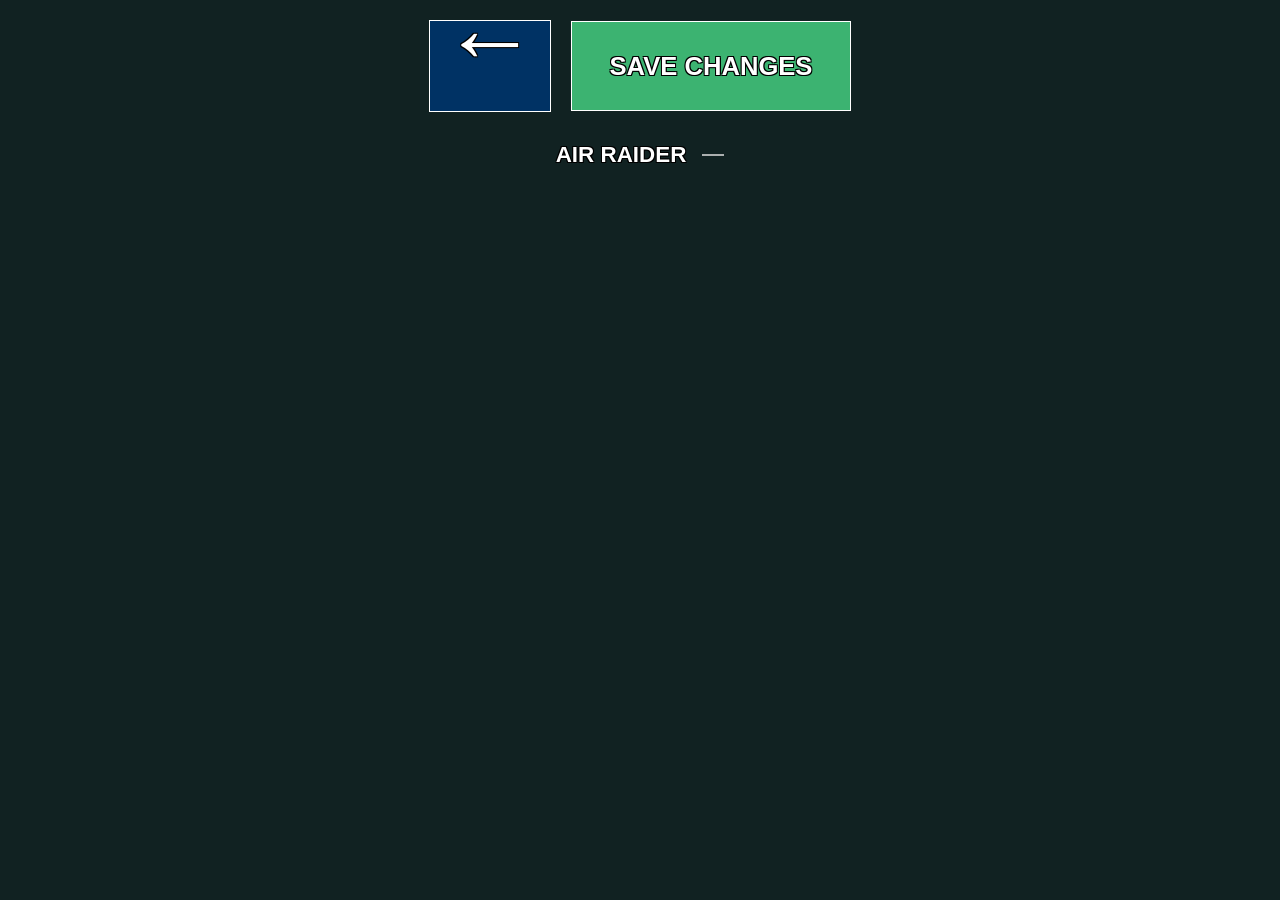
==== AirRaider.html @ c4ef2903 "Fix medium/low severity issues: duplicate scripts, cache versioning, redundant save logic - Remove M" ====
<!doctype html>
<html lang="en">
<head>
  <meta charset="utf-8"/>
  <meta name="viewport" content="width=device-width,initial-scale=1"/>
  <title>Air Raider - EDF 4.1</title>
  <link rel="stylesheet" href="edf.css?v=23">
</head>
<body>
  <div class="top-bar">
    <a class="back-button" href="index.html">&#8592;</a>
    <div class="save-button">SAVE CHANGES</div>
  </div>

  <div class="title-counter">AIR RAIDER <span id="global-count"></span></div>
  <div id="categories-container"></div>
  <div id="toast">Saved!</div>

  <script src="edf-page.js?v=23"></script>
  <script src="AirRaider.js"></script>
  <script>
if ('serviceWorker' in navigator) {
  window.addEventListener('load', () => {
    navigator.serviceWorker.register('./service-worker.js', { scope: './' });
  });
}
</script>
</body>
</html>
---- edf.css ----
/* ===========================
   FONT DECLARATIONS
   =========================== */
@font-face { font-family: 'MyFont'; src: url('perfect-future.ttf') format('truetype'); font-weight: normal; font-style: normal; }
@font-face { font-family: 'TitlingGothic'; src: url('future-earth.ttf') format('truetype'); font-weight: 700; font-style: normal; }
@font-face { font-family: 'Orbitron'; src: url('orbitron.ttf') format('truetype'); font-weight: 400 700; font-style: normal; }
@font-face { font-family: 'SourceSans'; src: url('source-sans.ttf') format('truetype'); font-weight: 300 700; font-style: normal; }

/* ===========================
   FONT ROLE VARIABLES
   =========================== */
:root{
  --font-base:      'MyFont', Arial, sans-serif;
  --font-heading:   'MyFont', Arial, sans-serif;
  --font-ui:        'MyFont', Arial, sans-serif;
  --font-main-btn:  'MyFont', Arial, sans-serif;

  --main-gap-vh: 10vh;      /* vertical breathing space for main page layout */
  --stack-gap: 2px;         /* gap between stacked buttons */
}

/* Optional font packs */
.font-pack-tech{ --font-base:'SourceSans',Arial,sans-serif; --font-heading:'Orbitron',system-ui,sans-serif; --font-ui:'Orbitron',system-ui,sans-serif; --font-main-btn:'TitlingGothic','MyFont',sans-serif; }
.font-pack-classic{ --font-base:'SourceSans',Arial,sans-serif; --font-heading:'TitlingGothic',Georgia,serif; --font-ui:'MyFont',Arial,sans-serif; --font-main-btn:'MyFont',Arial,sans-serif; }

/* Fine-grained overrides */
.font-base-mine{ --font-base:'MyFont',Arial,sans-serif; }
.font-base-source{ --font-base:'SourceSans',Arial,sans-serif; }
.font-heading-orbitron{ --font-heading:'Orbitron',system-ui,sans-serif; }
.font-heading-titling{ --font-heading:'TitlingGothic','MyFont',sans-serif; }
.font-ui-orbitron{ --font-ui:'Orbitron',system-ui,sans-serif; }
.font-mainbtn-titling{ --font-main-btn:'TitlingGothic','MyFont',sans-serif; }

/* ===========================
   GLOBAL TYPOGRAPHY / BASE
   =========================== */
*{ font-family:var(--font-base); color:#fff; text-shadow:-1px -1px 0 #000,1px -1px 0 #000,-1px 1px 0 #000,1px 1px 0 #000; }
html,body{ height:100%; margin:0; background:#122; color:#fff; }

/* ===========================
   TOP BAR (Back + Save)
   =========================== */
.top-bar{ display:flex; align-items:center; justify-content:center; gap:20px; padding:20px; }
a.back-button{ display:inline-block; width:120px; height:90px; line-height:38px; text-align:center; background:rgba(0,50,100,1); color:#fff; font-size:6em; font-weight:bold; text-decoration:none; border:1px solid #fff; border-radius:0; transition:.2s transform,.3s background; }
a.back-button:hover{ background:rgba(0,150,255,1); transform:scale(1.025); }
a.back-button:active{ transform:scale(0.95); }
.save-button{ display:flex; align-items:center; justify-content:center; height:90px; padding:0 38px; border:1px solid #fff; background:mediumseagreen; color:#fff; font-size:1.6em; font-weight:bold; box-sizing:border-box; cursor:pointer; }
.save-button:hover{ background:springgreen; }
.save-button.is-disabled{ background:slategray; opacity:.9; cursor:default; pointer-events:none; transform:none; }
.save-button.is-disabled:hover{ background:slategray; transform:none; }

/* ===========================
   TITLE + COUNTER + TOOLS
   =========================== */
.title-counter{ display:flex; flex-wrap:wrap; align-items:center; justify-content:center; gap:12px 16px; font-size:1.4em; font-weight:bold; margin:10px 20px; }
.title-counter, .category-header, #global-count{ font-family:var(--font-heading); }
.bulk-tools{ position:static; display:flex; align-items:center; gap:10px; margin-left:8px; font-size:.9em; }
.bulk-toggle input{ transform:scale(1.2); vertical-align:middle; }
@media (max-width:420px){ .title-counter{ gap:8px 12px; } .bulk-tools{ margin-left:0; } }

/* ===========================
   GLOBAL COUNTER STATES
   =========================== */
#global-count{ font-size:1em; font-weight:400; padding:0 10px; border:1px solid rgba(255,255,255,.65); background:rgba(0,0,0,.25); border-radius:0; transition:color .4s,text-shadow .4s,border-color .4s; }
#global-count.low{ color:crimson; text-shadow:0 0 5px rgba(255,0,0,.8); border-color:rgba(255,0,0,.8); }
#global-count.medium{ color:orange; text-shadow:0 0 5px rgba(255,255,0,.8); border-color:rgba(255,255,0,.8); }
#global-count.complete{ color:mediumseagreen; text-shadow:0 0 8px rgba(0,255,0,.9); border-color:rgba(0,255,0,.8); }

/* ===========================
   CATEGORY PANELS (Accordion)
   =========================== */
.category{ border:1px solid #fff; margin:2px auto; width:95%; max-width:700px; background:rgba(0,0,0,.25); }
.category-header{ padding:15px 18px; background:rgba(0,50,100,1); cursor:pointer; display:flex; justify-content:space-between; align-items:center; user-select:none; font-size:1.5em; }
.category-header .header-title{ text-align:left; }
.category-header .header-count{ text-align:right; flex:0 0 auto; margin-left:12px; }
.category-items{ display:none; padding:10px 16px 14px; background:rgba(0,0,0,1) !important; }
.category-items label{ display:block; padding:5px 0; font-size:1.2em; font-family:'Orbitron'; }

/* ===========================
   SAVE TOAST
   =========================== */
#toast{ position:fixed; top:50%; left:50%; transform:translate(-50%,-50%) scale(.9); padding:22px 28px; min-width:280px; max-width:80vw; text-align:center; background:rgba(0,0,0,.85); color:#fff; border:2px solid #fff; border-radius:8px; box-shadow:0 12px 30px rgba(0,0,0,.45); font-size:2em; z-index:1000; opacity:0; visibility:hidden; transition:opacity .25s ease, transform .25s ease, visibility .25s ease; }
#toast.show{ visibility:visible; opacity:1; transform:translate(-50%,-50%) scale(1); }
@media (max-width:400px){ #toast{ font-size:1.6em; padding:18px 22px; } }

/* ===========================
   MAIN PAGE — LOGO
   =========================== */
.gif-container{ position:relative; display:flex; justify-content:center; margin-top:calc(-1 * var(--main-gap-vh)); }
.gif-container img{ max-width:520px; width:80vw; height:auto; display:block; }

/* ===========================
   MAIN PAGE — CLASS BUTTONS
   =========================== */
.button-list{ position:absolute; margin-top:calc(-1 * var(--main-gap-vh)); left:50%; transform:translateX(-50%); width:95%; display:flex; flex-direction:column; gap:var(--stack-gap); align-items:stretch; z-index:1; }
.button-list a{ display:block; text-align:center; padding:20px; background:rgba(0,50,100,1); color:#fff; font-size:2em; text-decoration:none; border-radius:0; border:1px solid #fff; transition:background .3s, transform .2s; font-family:var(--font-main-btn); }
.button-list a:hover{ background:rgba(0,150,255,1); transform:scale(1.025); }

/* Green state when a class is 100% complete */
.button-list a.complete{ background:mediumseagreen !important; border-color:#fff; }
.button-list a.complete:hover{ background:mediumseagreen; transform:scale(1.025); }

/* ===========================
   MAIN PAGE — BACKUP TOOLS
   =========================== */
.backup-tools{ position:absolute; left:50%; transform:translateX(-50%); bottom:calc(var(--main-gap-vh) * 0.6); width:95%; display:flex; gap:var(--stack-gap); justify-content:center; z-index:1000; }
.backup-tools button{ flex:1; padding:12px; min-height:36px; font-size:1rem; border:1px solid #fff; background:rgba(0,50,100,1); color:#fff; font-weight:bold; cursor:pointer; border-radius:0; transition:background .2s, transform .1s; font-family:var(--font-ui); }
.backup-tools button:hover{ background:rgba(0,150,255,1); transform:scale(1.025); }
.backup-tools button:active{ transform:scale(0.95); }

/* ===========================
   RESPONSIVE TWEAKS
   =========================== */
@media (max-width:480px){
  .gif-container img{ width:86vw; }
  .button-list{ width:86vw; }
  .backup-tools{ width:86vw; }
}
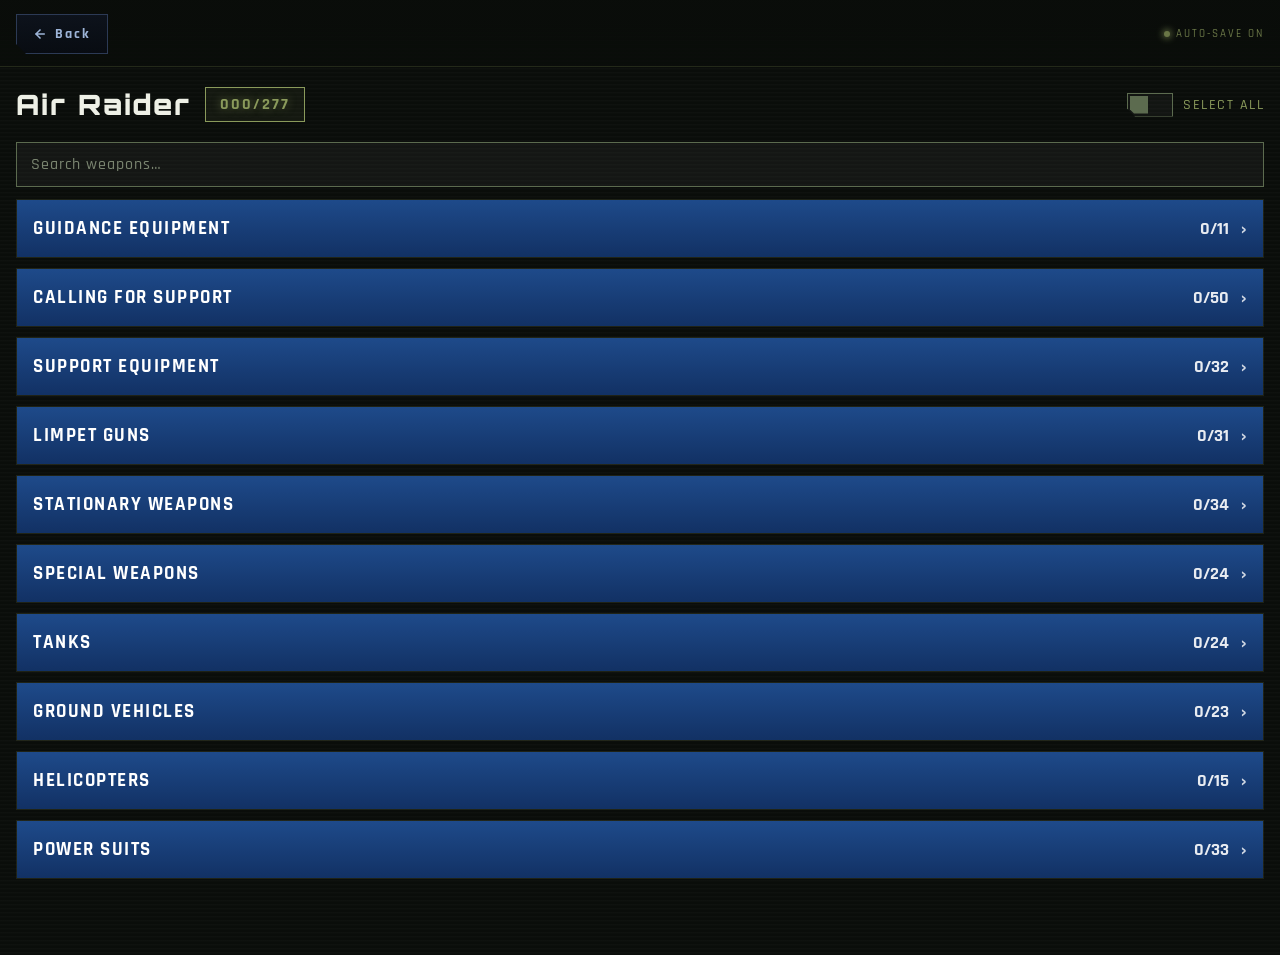
==== commit ad4290d2: "Restyle class checklist pages with HUD theme, search, and autosave Ports the visual design from the " ====
--- a/AirRaider.html
+++ b/AirRaider.html
@@ -2,28 +2,66 @@
 <html lang="en">
 <head>
   <meta charset="utf-8"/>
-  <meta name="viewport" content="width=device-width,initial-scale=1"/>
+  <meta name="viewport" content="width=device-width, initial-scale=1, viewport-fit=cover"/>
   <title>Air Raider - EDF 4.1</title>
-  <link rel="stylesheet" href="edf.css?v=23">
+  <link rel="stylesheet" href="edf-hud.css?v=24">
+  <link rel="manifest" href="./manifest.webmanifest"/>
+  <meta name="theme-color" content="#0a0d0a"/>
+  <meta name="apple-mobile-web-app-capable" content="yes"/>
+  <meta name="apple-mobile-web-app-status-bar-style" content="black"/>
+  <link rel="apple-touch-icon" href="./icon-180.png"/>
 </head>
 <body>
-  <div class="top-bar">
-    <a class="back-button" href="index.html">&#8592;</a>
-    <div class="save-button">SAVE CHANGES</div>
+
+  <div class="topbar">
+    <a class="back-btn" href="index.html">
+      <svg viewBox="0 0 24 24" fill="none" stroke="currentColor" stroke-width="2.5" stroke-linecap="square" aria-hidden="true"><path d="M19 12H5M12 19l-7-7 7-7"/></svg>
+      Back
+    </a>
+    <div class="autosave-pill"><span class="dot"></span>Auto-Save On</div>
   </div>
 
-  <div class="title-counter">AIR RAIDER <span id="global-count"></span></div>
-  <div id="categories-container"></div>
-  <div id="toast">Saved!</div>
+  <div class="classheader">
+    <div class="classname">Air Raider</div>
+    <div class="progressbadge" id="global-count">000/0</div>
+    <label class="selectall">
+      <input id="select-all-toggle" class="toggle-input" type="checkbox">
+      <span class="toggle" aria-hidden="true"><span class="knob"></span></span>
+      Select All
+    </label>
+  </div>
 
-  <script src="edf-page.js?v=23"></script>
+  <div class="searchwrap">
+    <input type="search" id="search-input" placeholder="Search weapons&hellip;" autocomplete="off" aria-label="Search Air Raider weapons">
+  </div>
+
+  <div class="categorylist" id="categories-container"></div>
+  <div class="no-results" id="no-results" hidden>No weapons match your search</div>
+
+  <div class="toast" id="toast" role="status" aria-live="polite">
+    <svg viewBox="0 0 24 24" fill="none" stroke="currentColor" stroke-width="3" stroke-linecap="square" aria-hidden="true"><path d="M4 12.5l5.5 5.5L20 7"/></svg>
+    <span id="toast-text">Progress saved</span>
+  </div>
+
+  <div class="modal-backdrop" id="modal-backdrop">
+    <div class="modal" role="dialog" aria-modal="true" aria-labelledby="modal-title">
+      <h2 id="modal-title">Confirm Bulk Change</h2>
+      <p id="modal-msg"></p>
+      <div class="modal-actions">
+        <button type="button" class="cancel" id="modal-cancel">Cancel</button>
+        <button type="button" class="confirm" id="modal-confirm">Confirm</button>
+      </div>
+    </div>
+  </div>
+
+  <script src="edf-page.js?v=24"></script>
   <script src="AirRaider.js"></script>
   <script>
-if ('serviceWorker' in navigator) {
-  window.addEventListener('load', () => {
-    navigator.serviceWorker.register('./service-worker.js', { scope: './' });
-  });
-}
-</script>
+    if ('serviceWorker' in navigator) {
+      window.addEventListener('load', () => {
+        navigator.serviceWorker.register('./service-worker.js', { scope: './' });
+      });
+    }
+  </script>
 </body>
 </html>
--- a/edf-hud.css
+++ b/edf-hud.css
@@ -0,0 +1,256 @@
+/* =============================================================================
+   edf-hud.css — HUD/sci-fi theme for the four class checklist pages.
+
+   Scoped deliberately to the class pages only. index.html still uses edf.css;
+   keeping them separate means the main-menu redesign can land later without
+   this file half-restyling it in the meantime.
+   ============================================================================= */
+
+/* ===========================
+   FONTS (self-hosted, OFL — see font-licenses/)
+   Rajdhani is subset to Latin + Greek + punctuation; the upstream font has no
+   glyph for U+03B1 (α), which appears in a handful of weapon names. Those fall
+   back per-glyph to the system sans, which is why the stack ends in sans-serif.
+   =========================== */
+@font-face{ font-family:'Rajdhani'; src:url('rajdhani-medium.ttf') format('truetype');   font-weight:500; font-style:normal; font-display:swap; }
+@font-face{ font-family:'Rajdhani'; src:url('rajdhani-semibold.ttf') format('truetype'); font-weight:600; font-style:normal; font-display:swap; }
+@font-face{ font-family:'Rajdhani'; src:url('rajdhani-bold.ttf') format('truetype');     font-weight:700; font-style:normal; font-display:swap; }
+@font-face{ font-family:'Orbitron'; src:url('orbitron.ttf') format('truetype');          font-weight:400 900; font-style:normal; font-display:swap; }
+
+:root{
+  --void:#0a0d0a; --panel:#12180f; --alert:#c8241c; --alert-bright:#ff3b2e;
+  --khaki:#8a9a5b; --amber:#e8a53c; --ghost:#5c6b4f; --steel:#9db4d8;
+  --navy:#123164; --navy-light:#1e4a8a;
+  --ink:#dfe4d6; --ink-bright:#eef0e6;
+
+  --font-body:'Rajdhani', system-ui, sans-serif;
+  --font-display:'Orbitron', 'Rajdhani', system-ui, sans-serif;
+
+  /* Measured at runtime so sticky category headers sit flush under the top bar
+     regardless of the iOS safe-area inset. Fallback matches the unnotched case. */
+  --topbar-h:64px;
+}
+
+*{ box-sizing:border-box; margin:0; padding:0; }
+
+html,body{
+  background:var(--void);
+  font-family:var(--font-body);
+  color:var(--ink);
+  min-height:100%;
+}
+body{
+  background-image:repeating-linear-gradient(to bottom,
+    rgba(255,255,255,.02) 0px, rgba(255,255,255,.02) 1px, transparent 2px, transparent 4px);
+  padding-bottom:60px;
+  -webkit-text-size-adjust:100%;
+}
+
+/* ===========================
+   TOP BAR
+   =========================== */
+.topbar{
+  position:sticky; top:0; z-index:20;
+  display:flex; align-items:center; justify-content:space-between; gap:12px;
+  padding:max(14px, env(safe-area-inset-top)) 16px 12px;
+  background:linear-gradient(to bottom, rgba(10,13,10,.97), rgba(10,13,10,.9));
+  border-bottom:1px solid rgba(138,154,91,.2);
+}
+.back-btn{
+  display:inline-flex; align-items:center; gap:8px;
+  background:linear-gradient(180deg, rgba(14,20,32,.8), rgba(8,12,20,.8));
+  border:1px solid #2c3a55; color:var(--steel);
+  font-family:var(--font-body); font-weight:700; font-size:14px; letter-spacing:2px;
+  padding:10px 16px; cursor:pointer; text-decoration:none;
+  clip-path:polygon(0 0, 100% 0, 100% 100%, 10px 100%, 0 calc(100% - 10px));
+  transition:color .2s ease, border-color .2s ease;
+}
+.back-btn:hover{ color:#fff; border-color:var(--steel); }
+.back-btn svg{ width:14px; height:14px; flex-shrink:0; }
+
+.autosave-pill{
+  display:flex; align-items:center; gap:6px;
+  font-size:11px; letter-spacing:2px; color:var(--khaki); opacity:.75;
+  text-transform:uppercase;
+}
+.autosave-pill .dot{
+  width:6px; height:6px; border-radius:50%; background:var(--khaki);
+  box-shadow:0 0 6px 2px rgba(138,154,91,.7);
+  animation:dotpulse 2.4s ease-in-out infinite;
+}
+@keyframes dotpulse{ 0%,100%{opacity:.4;} 50%{opacity:1;} }
+
+/* ===========================
+   CLASS HEADER
+   =========================== */
+.classheader{
+  display:flex; flex-wrap:wrap; align-items:center; gap:14px;
+  padding:20px 16px 8px;
+}
+.classname{
+  font-family:var(--font-display); font-weight:900; letter-spacing:2px;
+  font-size:clamp(22px, 6vw, 28px); color:var(--ink-bright);
+}
+.progressbadge{
+  font-family:var(--font-body); font-weight:700; letter-spacing:2px;
+  font-size:16px; padding:6px 14px; color:var(--khaki);
+  border:1px solid var(--khaki); background:rgba(138,154,91,.08);
+  text-shadow:0 0 8px rgba(138,154,91,.6);
+  font-variant-numeric:tabular-nums;
+}
+.selectall{
+  display:flex; align-items:center; gap:10px; margin-left:auto;
+  font-size:14px; letter-spacing:1.5px; text-transform:uppercase; color:var(--khaki);
+  cursor:pointer; user-select:none;
+}
+
+/* ===========================
+   SEARCH
+   =========================== */
+.searchwrap{ padding:12px 16px; }
+.searchwrap input{
+  width:100%; background:rgba(255,255,255,.04); border:1px solid var(--ghost);
+  color:var(--ink-bright); font-family:var(--font-body); font-size:16px;
+  padding:11px 14px; letter-spacing:1px;
+}
+.searchwrap input::placeholder{ color:#7a8570; }
+.searchwrap input:focus-visible{ outline:2px solid var(--alert-bright); outline-offset:2px; }
+
+/* ===========================
+   CATEGORY LIST (accordion)
+   =========================== */
+.categorylist{ padding:0 16px 16px; display:flex; flex-direction:column; gap:10px; }
+.category{ border:1px solid rgba(138,154,91,.15); }
+
+.cat-header{
+  position:sticky; top:var(--topbar-h); z-index:10;
+  width:100%; display:flex; align-items:center; gap:12px;
+  background:linear-gradient(180deg, var(--navy-light), var(--navy));
+  border:none; color:#fff; text-align:left; cursor:pointer;
+  padding:16px; font-family:var(--font-body); font-weight:700;
+}
+.cat-header:focus-visible{ outline:2px solid var(--alert-bright); outline-offset:-2px; }
+.cat-name{ font-size:clamp(16px, 4.4vw, 19px); letter-spacing:1.5px; text-transform:uppercase; }
+.cat-count{ margin-left:auto; font-size:clamp(15px, 4vw, 18px); font-variant-numeric:tabular-nums; opacity:.9; }
+.chevron{ font-size:20px; line-height:1; opacity:.8; transform:rotate(0deg); transition:transform .2s ease; }
+.category.open .chevron{ transform:rotate(90deg); }
+
+.cat-body{ background:rgba(5,7,4,.31); border-top:1px solid rgba(138,154,91,.1); }
+.cat-bulk-btn{
+  display:block; margin:10px 16px; padding:8px 12px;
+  background:none; border:1px dashed var(--ghost); color:var(--ghost);
+  font-family:var(--font-body); font-weight:600; font-size:12px; letter-spacing:2px;
+  text-transform:uppercase; cursor:pointer;
+  transition:color .2s ease, border-color .2s ease;
+}
+.cat-bulk-btn:hover{ color:var(--khaki); border-color:var(--khaki); }
+.cat-bulk-btn:focus-visible{ outline:2px solid var(--alert-bright); outline-offset:2px; }
+
+/* ===========================
+   WEAPON ROWS
+   The whole row is a <label> wrapping a real (visually hidden) checkbox, so a
+   tap anywhere toggles exactly once via native label behaviour — no JS click
+   handler, and therefore no double-fire when the tap lands on the input itself.
+   =========================== */
+.weapon-list{ list-style:none; }
+.weapon-row{ border-top:1px solid rgba(255,255,255,.05); }
+.weapon-row:first-child{ border-top:none; }
+
+.weapon-label{
+  display:flex; align-items:center; gap:14px;
+  padding:13px 16px; cursor:pointer;
+  transition:background .15s ease;
+}
+.weapon-label:hover{ background:rgba(138,154,91,.06); }
+.weapon-name{ font-size:16px; letter-spacing:.5px; color:var(--ink-bright); }
+
+/* Real checkbox: kept in the accessibility tree and tab order, visually hidden.
+   Never display:none — that would drop it from both. */
+.toggle-input{
+  position:absolute; width:1px; height:1px; margin:0;
+  opacity:0; pointer-events:none;
+}
+
+/* ===========================
+   FUTURISTIC TOGGLE (visual only — driven by the real checkbox's state)
+   =========================== */
+.toggle{
+  position:relative; flex-shrink:0; width:46px; height:24px;
+  border:1px solid var(--ghost); background:rgba(255,255,255,.03);
+  clip-path:polygon(0 0,100% 0,100% 100%,8px 100%,0 calc(100% - 8px));
+  transition:border-color .2s ease, background .2s ease;
+}
+.toggle .knob{
+  position:absolute; top:2px; left:2px; width:18px; height:18px;
+  background:var(--ghost);
+  clip-path:polygon(0 0,100% 0,100% 100%,4px 100%,0 calc(100% - 4px));
+  transition:transform .2s ease, background .2s ease, box-shadow .2s ease;
+}
+.toggle-input:checked + .toggle{ border-color:var(--khaki); background:rgba(138,154,91,.15); }
+.toggle-input:checked + .toggle .knob{
+  transform:translateX(20px); background:var(--khaki);
+  box-shadow:0 0 8px 2px rgba(138,154,91,.7);
+}
+.toggle-input:indeterminate + .toggle{ border-color:var(--amber); }
+.toggle-input:indeterminate + .toggle .knob{
+  transform:translateX(10px); background:var(--amber);
+  box-shadow:0 0 6px 2px rgba(232,165,60,.6);
+}
+.toggle-input:focus-visible + .toggle{ outline:2px solid var(--alert-bright); outline-offset:3px; }
+
+/* ===========================
+   TOAST
+   =========================== */
+.toast{
+  position:fixed; left:50%; bottom:22px; transform:translate(-50%, 16px);
+  background:rgba(10,16,10,.95); border:1px solid var(--khaki); color:var(--khaki);
+  font-family:var(--font-body); font-weight:700; letter-spacing:1.5px; font-size:13px;
+  padding:10px 18px; display:flex; align-items:center; gap:8px;
+  opacity:0; pointer-events:none; transition:opacity .25s ease, transform .25s ease;
+  clip-path:polygon(0 0,100% 0,100% 100%,10px 100%,0 calc(100% - 10px));
+  z-index:50;
+}
+.toast.show{ opacity:1; transform:translate(-50%, 0); }
+.toast svg{ width:14px; height:14px; flex-shrink:0; }
+
+/* ===========================
+   CONFIRM MODAL
+   =========================== */
+.modal-backdrop{
+  position:fixed; inset:0; background:rgba(0,0,0,.65);
+  display:flex; align-items:center; justify-content:center; padding:24px;
+  opacity:0; pointer-events:none; transition:opacity .2s ease; z-index:60;
+}
+.modal-backdrop.open{ opacity:1; pointer-events:auto; }
+.modal{
+  width:min(92vw, 380px); background:#0d120c; border:1px solid var(--alert-bright);
+  padding:22px; box-shadow:0 0 30px rgba(255,59,46,.25);
+}
+.modal h2{
+  font-family:var(--font-display); font-size:15px; letter-spacing:2px;
+  color:var(--alert-bright); text-transform:uppercase; margin-bottom:12px;
+}
+.modal p{ font-size:15px; line-height:1.5; color:var(--ink); margin-bottom:20px; }
+.modal-actions{ display:flex; gap:10px; }
+.modal-actions button{
+  flex:1; padding:11px; font-family:var(--font-body); font-weight:700; letter-spacing:1.5px;
+  text-transform:uppercase; font-size:13px; cursor:pointer; border:1px solid var(--ghost);
+  background:rgba(255,255,255,.03); color:var(--ink);
+}
+.modal-actions .confirm{ border-color:var(--alert-bright); color:var(--alert-bright); }
+.modal-actions .confirm:hover{ background:rgba(255,59,46,.12); }
+.modal-actions .cancel:hover{ background:rgba(255,255,255,.08); }
+.modal-actions button:focus-visible{ outline:2px solid var(--alert-bright); outline-offset:2px; }
+
+/* ===========================
+   SEARCH EMPTY STATE
+   =========================== */
+.no-results{
+  padding:28px 16px; text-align:center; color:var(--ghost);
+  letter-spacing:2px; text-transform:uppercase; font-size:13px; font-weight:600;
+}
+.no-results[hidden]{ display:none; }
+
+@media (prefers-reduced-motion: reduce){
+  *{ animation-duration:.001ms !important; transition-duration:.001ms !important; }
+}
